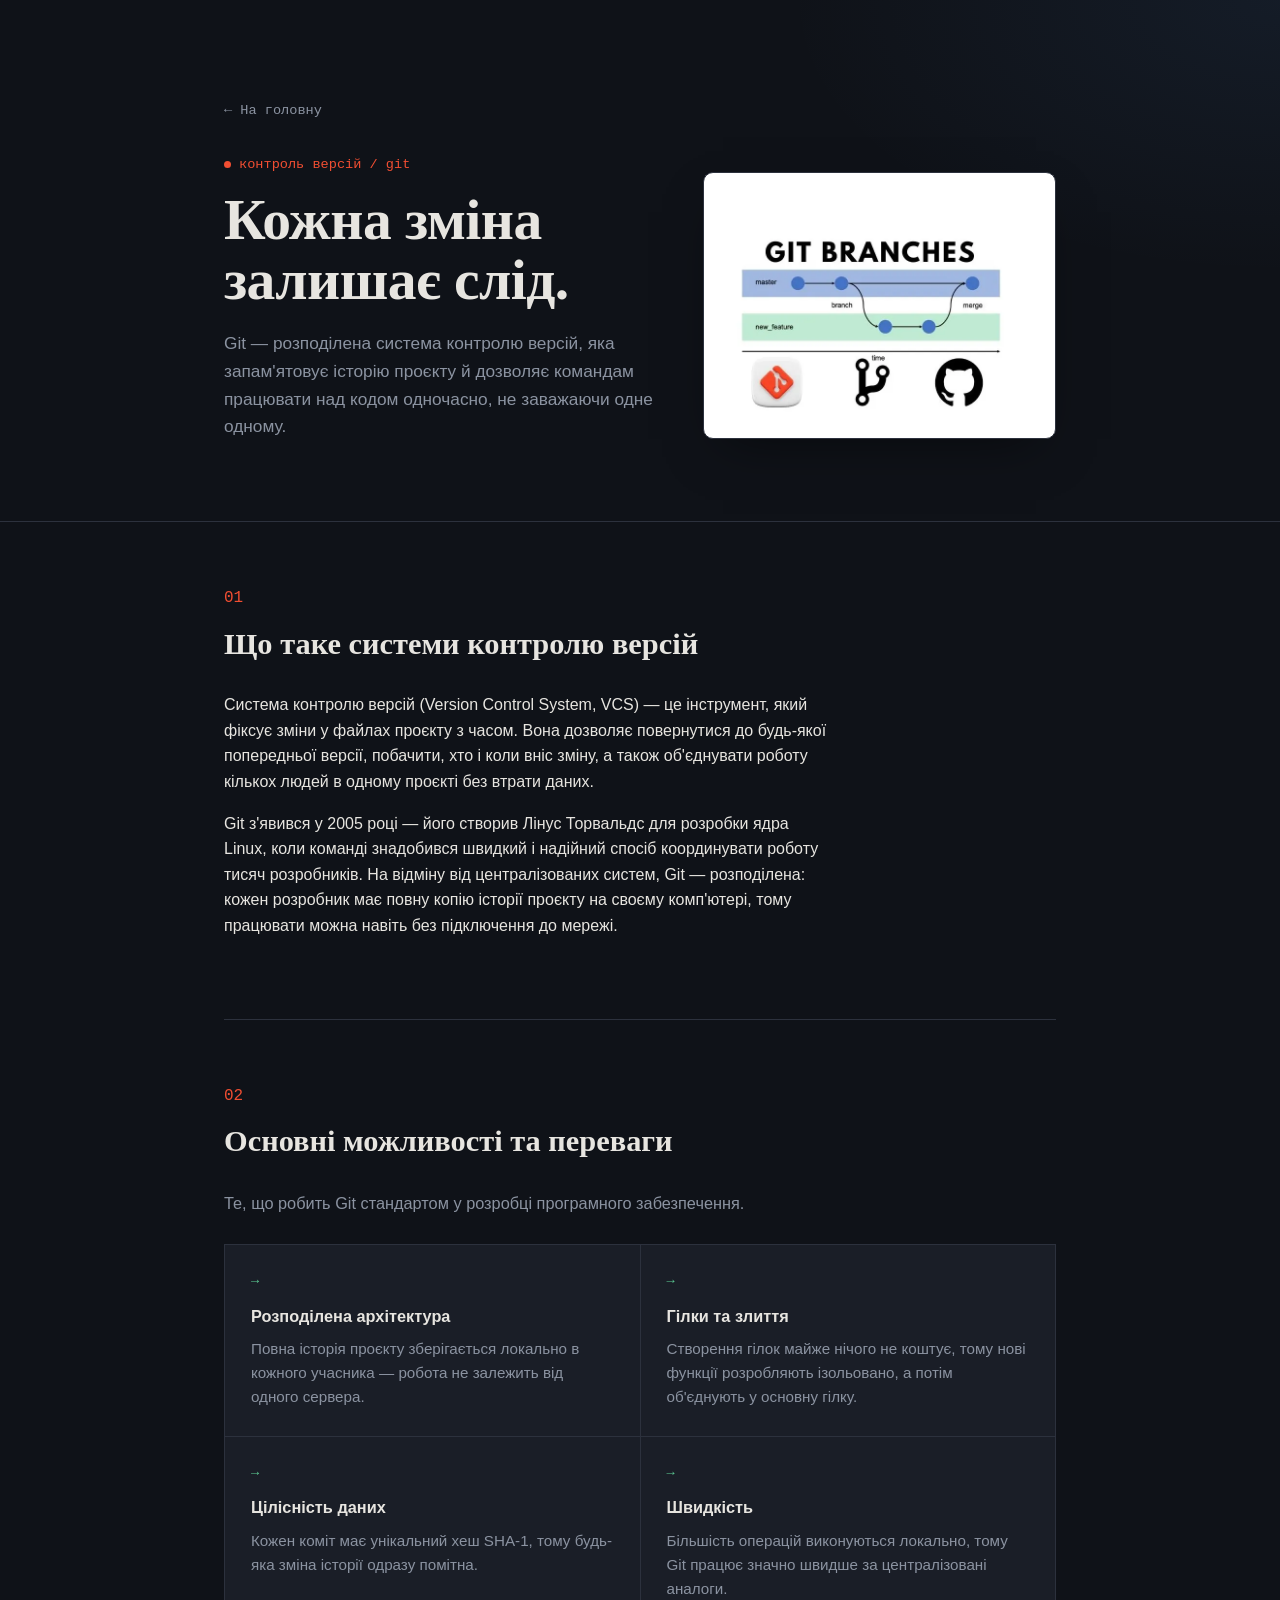
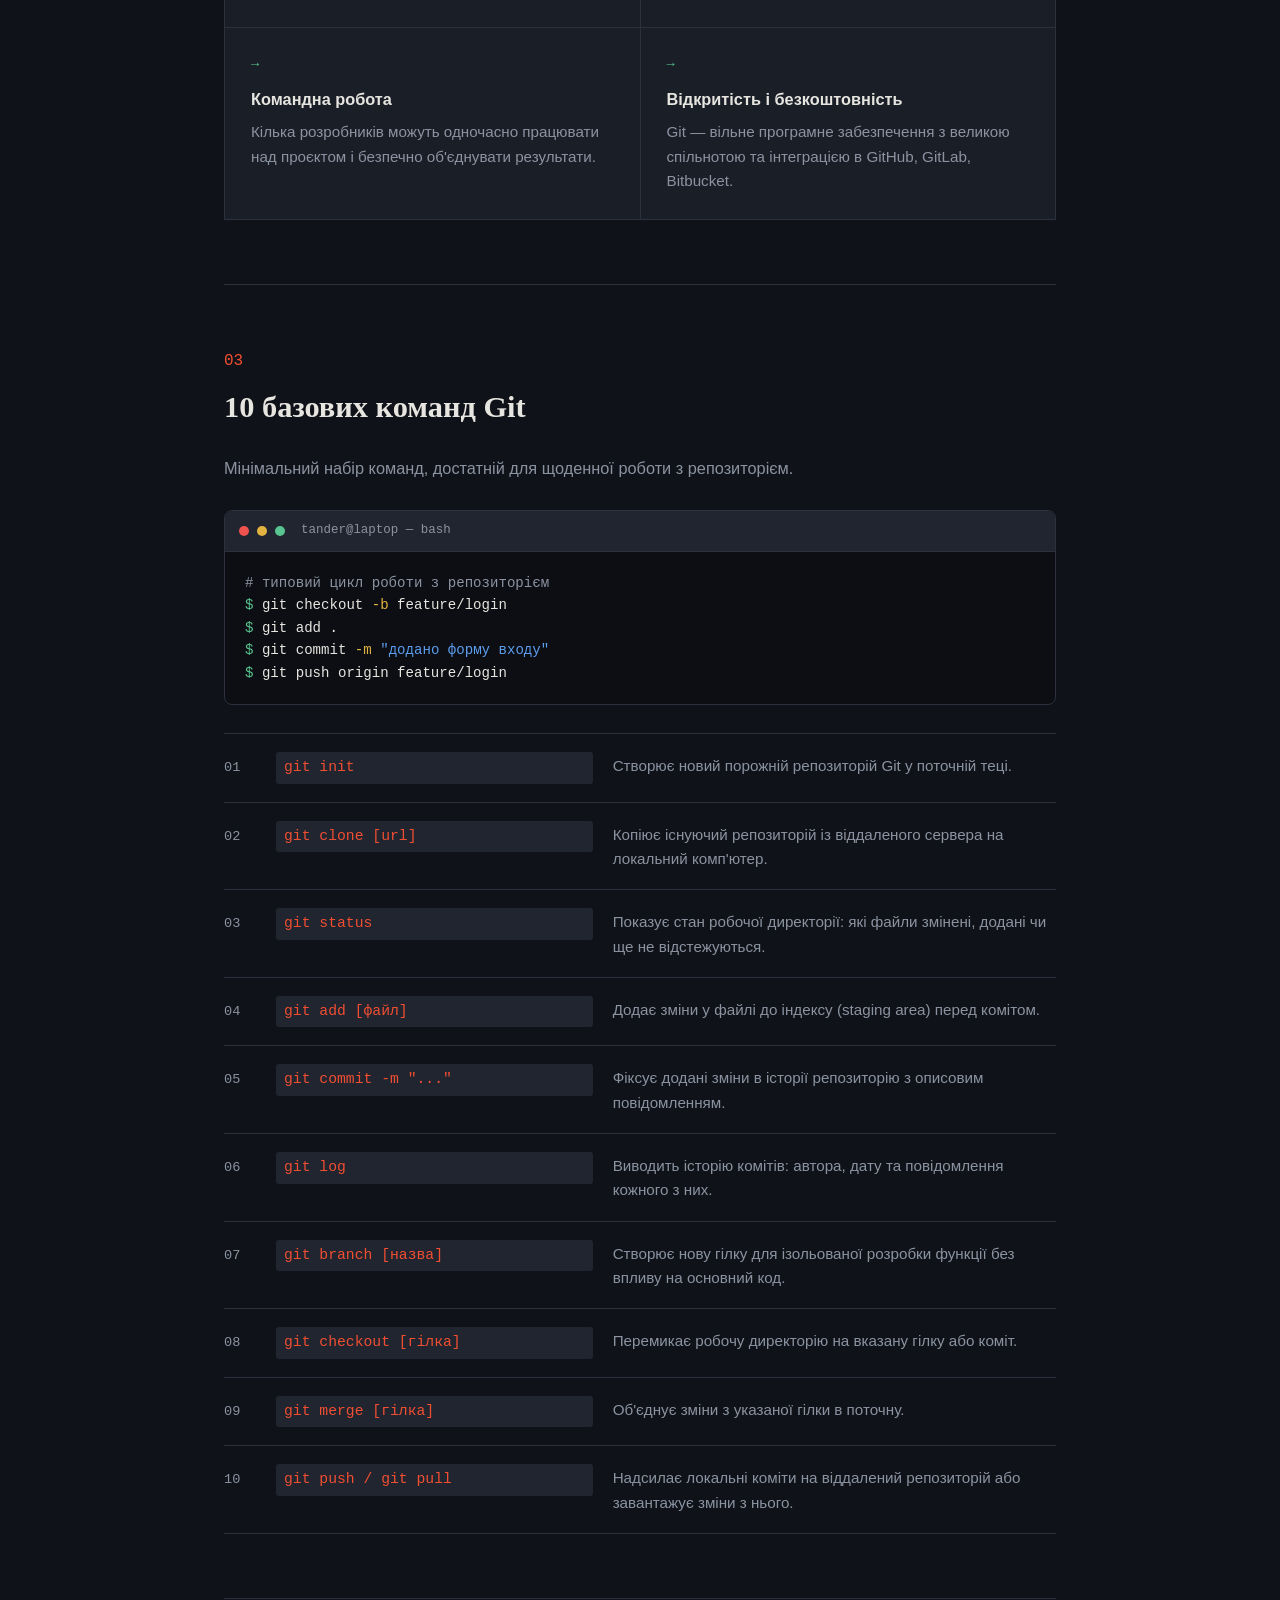
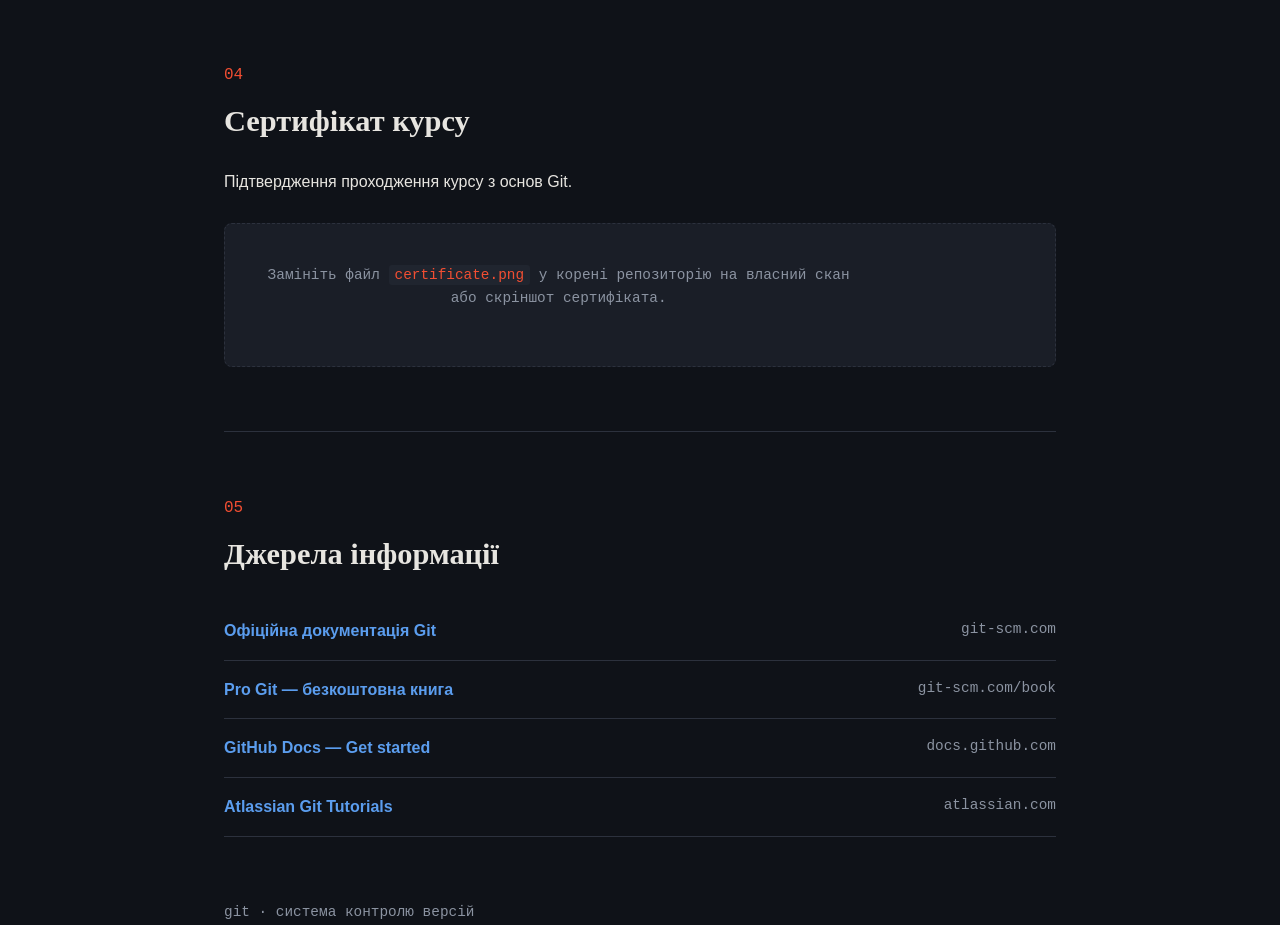
==== git.html @ c386feb9 "first commit" ====
<!DOCTYPE html>
<html lang="uk">
<head>
<meta charset="UTF-8">
<meta name="viewport" content="width=device-width, initial-scale=1.0">
<title>Git — системи контролю версій</title>
<link rel="stylesheet" href="style.css">
</head>
<body>

<header class="hero">
  <div class="wrap">
    <a href="index.html" class="back-link">← На головну</a>
  </div>
  <div class="wrap hero-inner">
    <div>
      <div class="eyebrow">контроль версій / git</div>
      <h1 class="title">Кожна зміна залишає слід.</h1>
      <p class="subtitle">Git — розподілена система контролю версій, яка запам'ятовує історію проєкту й дозволяє командам працювати над кодом одночасно, не заважаючи одне одному.</p>
    </div>
    <div class="graph-frame">
      <img class="graph-img" src="git-branches.png" alt="Схема гілок Git: master, branch, new_feature, merge">
    </div>
  </div>
</header>

<main class="wrap">

  <section id="intro">
    <h2><span class="num">01</span>Що таке системи контролю версій</h2>
    <p>Система контролю версій (Version Control System, VCS) — це інструмент, який фіксує зміни у файлах проєкту з часом. Вона дозволяє повернутися до будь-якої попередньої версії, побачити, хто і коли вніс зміну, а також об'єднувати роботу кількох людей в одному проєкті без втрати даних.</p>
    <p>Git з'явився у 2005 році — його створив Лінус Торвальдс для розробки ядра Linux, коли команді знадобився швидкий і надійний спосіб координувати роботу тисяч розробників. На відміну від централізованих систем, Git — розподілена: кожен розробник має повну копію історії проєкту на своєму комп'ютері, тому працювати можна навіть без підключення до мережі.</p>
  </section>

  <section id="features">
    <h2><span class="num">02</span>Основні можливості та переваги</h2>
    <p class="lead">Те, що робить Git стандартом у розробці програмного забезпечення.</p>
    <div class="cards">
      <div class="card">
        <span class="mark">→</span>
        <h3>Розподілена архітектура</h3>
        <p>Повна історія проєкту зберігається локально в кожного учасника — робота не залежить від одного сервера.</p>
      </div>
      <div class="card">
        <span class="mark">→</span>
        <h3>Гілки та злиття</h3>
        <p>Створення гілок майже нічого не коштує, тому нові функції розробляють ізольовано, а потім об'єднують у основну гілку.</p>
      </div>
      <div class="card">
        <span class="mark">→</span>
        <h3>Цілісність даних</h3>
        <p>Кожен коміт має унікальний хеш SHA-1, тому будь-яка зміна історії одразу помітна.</p>
      </div>
      <div class="card">
        <span class="mark">→</span>
        <h3>Швидкість</h3>
        <p>Більшість операцій виконуються локально, тому Git працює значно швидше за централізовані аналоги.</p>
      </div>
      <div class="card">
        <span class="mark">→</span>
        <h3>Командна робота</h3>
        <p>Кілька розробників можуть одночасно працювати над проєктом і безпечно об'єднувати результати.</p>
      </div>
      <div class="card">
        <span class="mark">→</span>
        <h3>Відкритість і безкоштовність</h3>
        <p>Git — вільне програмне забезпечення з великою спільнотою та інтеграцією в GitHub, GitLab, Bitbucket.</p>
      </div>
    </div>
  </section>

  <section id="commands">
    <h2><span class="num">03</span>10 базових команд Git</h2>
    <p class="lead">Мінімальний набір команд, достатній для щоденної роботи з репозиторієм.</p>

    <div class="terminal">
      <div class="bar">
        <span class="dot r"></span><span class="dot y"></span><span class="dot g"></span>
        <span class="label">tander@laptop — bash</span>
      </div>
      <pre><span class="comment"># типовий цикл роботи з репозиторієм</span>
<span class="prompt">$</span> git checkout <span class="flag">-b</span> feature/login
<span class="prompt">$</span> git add .
<span class="prompt">$</span> git commit <span class="flag">-m</span> <span class="str">"додано форму входу"</span>
<span class="prompt">$</span> git push origin feature/login</pre>
    </div>

    <div class="cmd-list">
      <div class="cmd"><span class="idx">01</span><code>git init</code><span class="desc">Створює новий порожній репозиторій Git у поточній теці.</span></div>
      <div class="cmd"><span class="idx">02</span><code>git clone [url]</code><span class="desc">Копіює існуючий репозиторій із віддаленого сервера на локальний комп'ютер.</span></div>
      <div class="cmd"><span class="idx">03</span><code>git status</code><span class="desc">Показує стан робочої директорії: які файли змінені, додані чи ще не відстежуються.</span></div>
      <div class="cmd"><span class="idx">04</span><code>git add [файл]</code><span class="desc">Додає зміни у файлі до індексу (staging area) перед комітом.</span></div>
      <div class="cmd"><span class="idx">05</span><code>git commit -m "..."</code><span class="desc">Фіксує додані зміни в історії репозиторію з описовим повідомленням.</span></div>
      <div class="cmd"><span class="idx">06</span><code>git log</code><span class="desc">Виводить історію комітів: автора, дату та повідомлення кожного з них.</span></div>
      <div class="cmd"><span class="idx">07</span><code>git branch [назва]</code><span class="desc">Створює нову гілку для ізольованої розробки функції без впливу на основний код.</span></div>
      <div class="cmd"><span class="idx">08</span><code>git checkout [гілка]</code><span class="desc">Перемикає робочу директорію на вказану гілку або коміт.</span></div>
      <div class="cmd"><span class="idx">09</span><code>git merge [гілка]</code><span class="desc">Об'єднує зміни з указаної гілки в поточну.</span></div>
      <div class="cmd"><span class="idx">10</span><code>git push / git pull</code><span class="desc">Надсилає локальні коміти на віддалений репозиторій або завантажує зміни з нього.</span></div>
    </div>
  </section>

  <section id="certificate">
    <h2><span class="num">04</span>Сертифікат курсу</h2>
    <p>Підтвердження проходження курсу з основ Git.</p>
    <div class="cert-frame">
      <img src="certificate.png" alt="Сертифікат курсу з Git" onerror="this.style.display='none'; this.nextElementSibling.style.display='block';">
      <p class="hint">Замініть файл <code>certificate.png</code> у корені репозиторію на власний скан або скріншот сертифіката.</p>
    </div>
  </section>

  <section id="sources">
    <h2><span class="num">05</span>Джерела інформації</h2>
    <ul class="sources">
      <li><a href="https://git-scm.com/doc" target="_blank" rel="noopener">Офіційна документація Git</a><span>git-scm.com</span></li>
      <li><a href="https://git-scm.com/book/en/v2" target="_blank" rel="noopener">Pro Git — безкоштовна книга</a><span>git-scm.com/book</span></li>
      <li><a href="https://docs.github.com/get-started" target="_blank" rel="noopener">GitHub Docs — Get started</a><span>docs.github.com</span></li>
      <li><a href="https://www.atlassian.com/git/tutorials" target="_blank" rel="noopener">Atlassian Git Tutorials</a><span>atlassian.com</span></li>
    </ul>
  </section>

</main>

<footer class="wrap">
  <div>git · система контролю версій</div>
</footer>

</body>
</html>
---- style.css ----
:root{
  --ink:#0f1218;
  --panel:#1a1e27;
  --panel-2:#20252f;
  --line:#2c313d;
  --text:#e7e5e0;
  --muted:#8b93a1;
  --orange:#f14e32;
  --blue:#5b9dee;
  --green:#59c48f;
  --amber:#e3b341;
  --font-head: Georgia, 'Times New Roman', serif;
  --font-body: -apple-system, 'Segoe UI', Roboto, Helvetica, Arial, sans-serif;
  --font-mono: 'SFMono-Regular', Consolas, 'Liberation Mono', Menlo, monospace;
}

*{box-sizing:border-box; margin:0; padding:0;}
html{scroll-behavior:smooth;}
body{
  background:
    radial-gradient(1200px 600px at 15% -10%, rgba(241,78,50,0.08), transparent 60%),
    radial-gradient(900px 500px at 100% 0%, rgba(91,157,238,0.07), transparent 55%),
    var(--ink);
  color:var(--text);
  font-family:var(--font-body);
  line-height:1.6;
}
a{color:var(--blue);}
.wrap{max-width:880px; margin:0 auto; padding:0 24px;}

/* HERO */
header.hero{
  padding:96px 0 64px;
  border-bottom:1px solid var(--line);
  position:relative;
  overflow:hidden;
}
.back-link{
  display:inline-block;
  color:var(--muted);
  text-decoration:none;
  font-family:var(--font-mono);
  font-size:0.85rem;
  margin-bottom:32px;
  transition:color 0.2s ease;
}
.back-link:hover{color:var(--orange);}
.hero-inner{
  display:grid;
  grid-template-columns:1.1fr 0.9fr;
  gap:48px;
  align-items:center;
}
.eyebrow{
  color:var(--orange);
  font-family:var(--font-mono);
  font-size:0.85rem;
  margin-bottom:14px;
  display:flex;
  align-items:center;
  gap:8px;
}
.eyebrow::before{
  content:"";
  width:7px; height:7px;
  background:var(--orange);
  border-radius:50%;
  display:inline-block;
  animation:pulse 2.2s ease-in-out infinite;
}
@keyframes pulse{
  0%,100%{opacity:1; transform:scale(1);}
  50%{opacity:0.4; transform:scale(0.75);}
}
h1.title{
  font-family:var(--font-head);
  font-size:clamp(2.4rem, 5vw, 3.6rem);
  line-height:1.05;
  font-weight:600;
  letter-spacing:-0.01em;
}
.subtitle{
  margin-top:20px;
  max-width:46ch;
  color:var(--muted);
  font-size:1.08rem;
}

/* commit graph image */
.graph-frame{
  background:#fff;
  border-radius:10px;
  padding:18px;
  border:1px solid var(--line);
  box-shadow:0 20px 50px -20px rgba(0,0,0,0.5);
  opacity:0;
  transform:translateY(10px) scale(0.98);
  animation:frame-in 0.6s ease forwards;
  animation-delay:.15s;
}
.graph-img{
  display:block;
  width:100%;
  height:auto;
  border-radius:4px;
}
@keyframes frame-in{
  to{ opacity:1; transform:translateY(0) scale(1); }
}

/* SECTIONS */
section{padding:64px 0; border-bottom:1px solid var(--line);}
section:last-of-type{border-bottom:none;}
h2{
  font-family:var(--font-head);
  font-size:1.9rem;
  margin-bottom:24px;
  font-weight:600;
}
h2 .num{
  color:var(--orange);
  font-family:var(--font-mono);
  font-size:1rem;
  display:block;
  margin-bottom:8px;
  font-weight:400;
}
p{max-width:68ch; margin-bottom:16px; color:var(--text);}
p.lead{color:var(--muted); font-size:1.02rem;}

.cards{
  display:grid;
  grid-template-columns:repeat(2, 1fr);
  gap:1px;
  background:var(--line);
  border:1px solid var(--line);
  margin-top:28px;
}
.card{
  background:var(--panel);
  padding:26px;
  transition:background 0.25s ease, transform 0.25s ease;
}
.card:hover{
  background:var(--panel-2);
  transform:translateY(-2px);
}
.card h3{
  font-size:1.02rem;
  margin-bottom:8px;
  color:var(--text);
}
.card p{color:var(--muted); font-size:0.95rem; margin:0;}
.card .mark{color:var(--green); font-family:var(--font-mono); font-size:0.85rem; display:block; margin-bottom:10px;}

/* TERMINAL */
.terminal{
  margin-top:28px;
  background:#0c0e13;
  border:1px solid var(--line);
  border-radius:8px;
  overflow:hidden;
}
.terminal .bar{
  display:flex;
  align-items:center;
  gap:8px;
  padding:10px 14px;
  background:var(--panel-2);
  border-bottom:1px solid var(--line);
}
.terminal .dot{width:10px; height:10px; border-radius:50%;}
.terminal .dot.r{background:#ef5350;}
.terminal .dot.y{background:var(--amber);}
.terminal .dot.g{background:var(--green);}
.terminal .label{
  margin-left:8px;
  color:var(--muted);
  font-family:var(--font-mono);
  font-size:0.78rem;
}
.terminal pre{
  padding:20px;
  font-family:var(--font-mono);
  font-size:0.88rem;
  color:var(--text);
  overflow-x:auto;
}
.terminal .prompt{color:var(--green);}
.terminal .flag{color:var(--amber);}
.terminal .str{color:var(--blue);}
.terminal .comment{color:var(--muted);}

/* COMMANDS */
.cmd-list{margin-top:28px; border-top:1px solid var(--line);}
.cmd{
  display:grid;
  grid-template-columns:32px 1fr 1.4fr;
  gap:20px;
  padding:18px 0;
  border-bottom:1px solid var(--line);
  align-items:baseline;
  transition:padding-left 0.2s ease;
}
.cmd:hover{padding-left:6px;}
.cmd .idx{color:var(--muted); font-family:var(--font-mono); font-size:0.85rem;}
.cmd code{
  font-family:var(--font-mono);
  color:var(--orange);
  background:var(--panel-2);
  padding:4px 8px;
  border-radius:3px;
  font-size:0.92rem;
  white-space:nowrap;
}
.cmd .desc{color:var(--muted); font-size:0.95rem;}

/* CERTIFICATE */
.cert-frame{
  margin-top:28px;
  border:1px dashed var(--line);
  background:var(--panel);
  padding:40px;
  text-align:center;
  border-radius:8px;
}
.cert-frame img{max-width:100%; display:block; margin:0 auto 16px; border-radius:4px;}
.cert-frame .hint{color:var(--muted); font-size:0.9rem; font-family:var(--font-mono);}
.cert-frame .hint code{background:var(--panel-2); color:var(--orange); padding:2px 6px; border-radius:3px;}

/* SOURCES */
ul.sources{margin-top:24px; list-style:none;}
ul.sources li{
  padding:16px 0;
  border-bottom:1px solid var(--line);
  display:flex;
  justify-content:space-between;
  gap:16px;
  flex-wrap:wrap;
  transition:padding-left 0.2s ease;
}
ul.sources li:hover{padding-left:6px;}
ul.sources li a{font-weight:600; text-decoration:none;}
ul.sources li a:hover{text-decoration:underline;}
ul.sources li span{color:var(--muted); font-size:0.9rem; font-family:var(--font-mono);}

footer{
  padding:40px 0 60px;
  color:var(--muted);
  font-size:0.9rem;
  font-family:var(--font-mono);
}

/* HOME PAGE */
.home-hero{
  padding:110px 0 80px;
  border-bottom:1px solid var(--line);
}
.home-hero .eyebrow{margin-bottom:18px;}
h1.home-title{
  font-family:var(--font-head);
  font-size:clamp(2.2rem, 5vw, 3.2rem);
  line-height:1.1;
  font-weight:600;
  letter-spacing:-0.01em;
  max-width:18ch;
}
.home-hero .subtitle{
  margin-top:20px;
  max-width:50ch;
  color:var(--muted);
  font-size:1.05rem;
}

.topics{
  padding:64px 0 96px;
}
.topics .section-label{
  color:var(--orange);
  font-family:var(--font-mono);
  font-size:0.85rem;
  margin-bottom:28px;
}
.topics-grid{
  display:grid;
  grid-template-columns:repeat(2, 1fr);
  gap:1px;
  background:var(--line);
  border:1px solid var(--line);
}
.topic-card{
  background:var(--panel);
  padding:32px;
  min-height:180px;
  display:flex;
  flex-direction:column;
  justify-content:space-between;
  text-decoration:none;
  color:var(--text);
  transition:background 0.25s ease, transform 0.25s ease;
  position:relative;
}
.topic-card:hover{
  background:var(--panel-2);
  transform:translateY(-2px);
}
.topic-card .idx{
  font-family:var(--font-mono);
  font-size:0.8rem;
  color:var(--muted);
}
.topic-card h3{
  font-family:var(--font-head);
  font-size:1.35rem;
  margin-top:14px;
  font-weight:600;
}
.topic-card p{
  color:var(--muted);
  font-size:0.92rem;
  margin-top:8px;
  max-width:36ch;
}
.topic-card .arrow{
  margin-top:20px;
  font-family:var(--font-mono);
  font-size:0.85rem;
  color:var(--orange);
}
.topic-card.disabled{
  cursor:default;
  color:var(--muted);
}
.topic-card.disabled h3{color:var(--muted);}
.topic-card.disabled:hover{
  background:var(--panel);
  transform:none;
}
.topic-card.disabled .status{
  margin-top:20px;
  font-family:var(--font-mono);
  font-size:0.78rem;
  color:var(--muted);
  border:1px dashed var(--line);
  display:inline-block;
  padding:4px 10px;
  border-radius:4px;
  width:fit-content;
}

@media (max-width:720px){
  .topics-grid{grid-template-columns:1fr;}
}

@media (max-width:720px){
  .hero-inner{grid-template-columns:1fr;}
  .cards{grid-template-columns:1fr;}
  .cmd{grid-template-columns:24px 1fr; }
  .cmd .desc{grid-column:1 / -1;}
}

@media (prefers-reduced-motion: reduce){
  .graph-frame, .eyebrow::before{
    animation:none !important;
    opacity:1 !important;
    transform:none !important;
  }
}
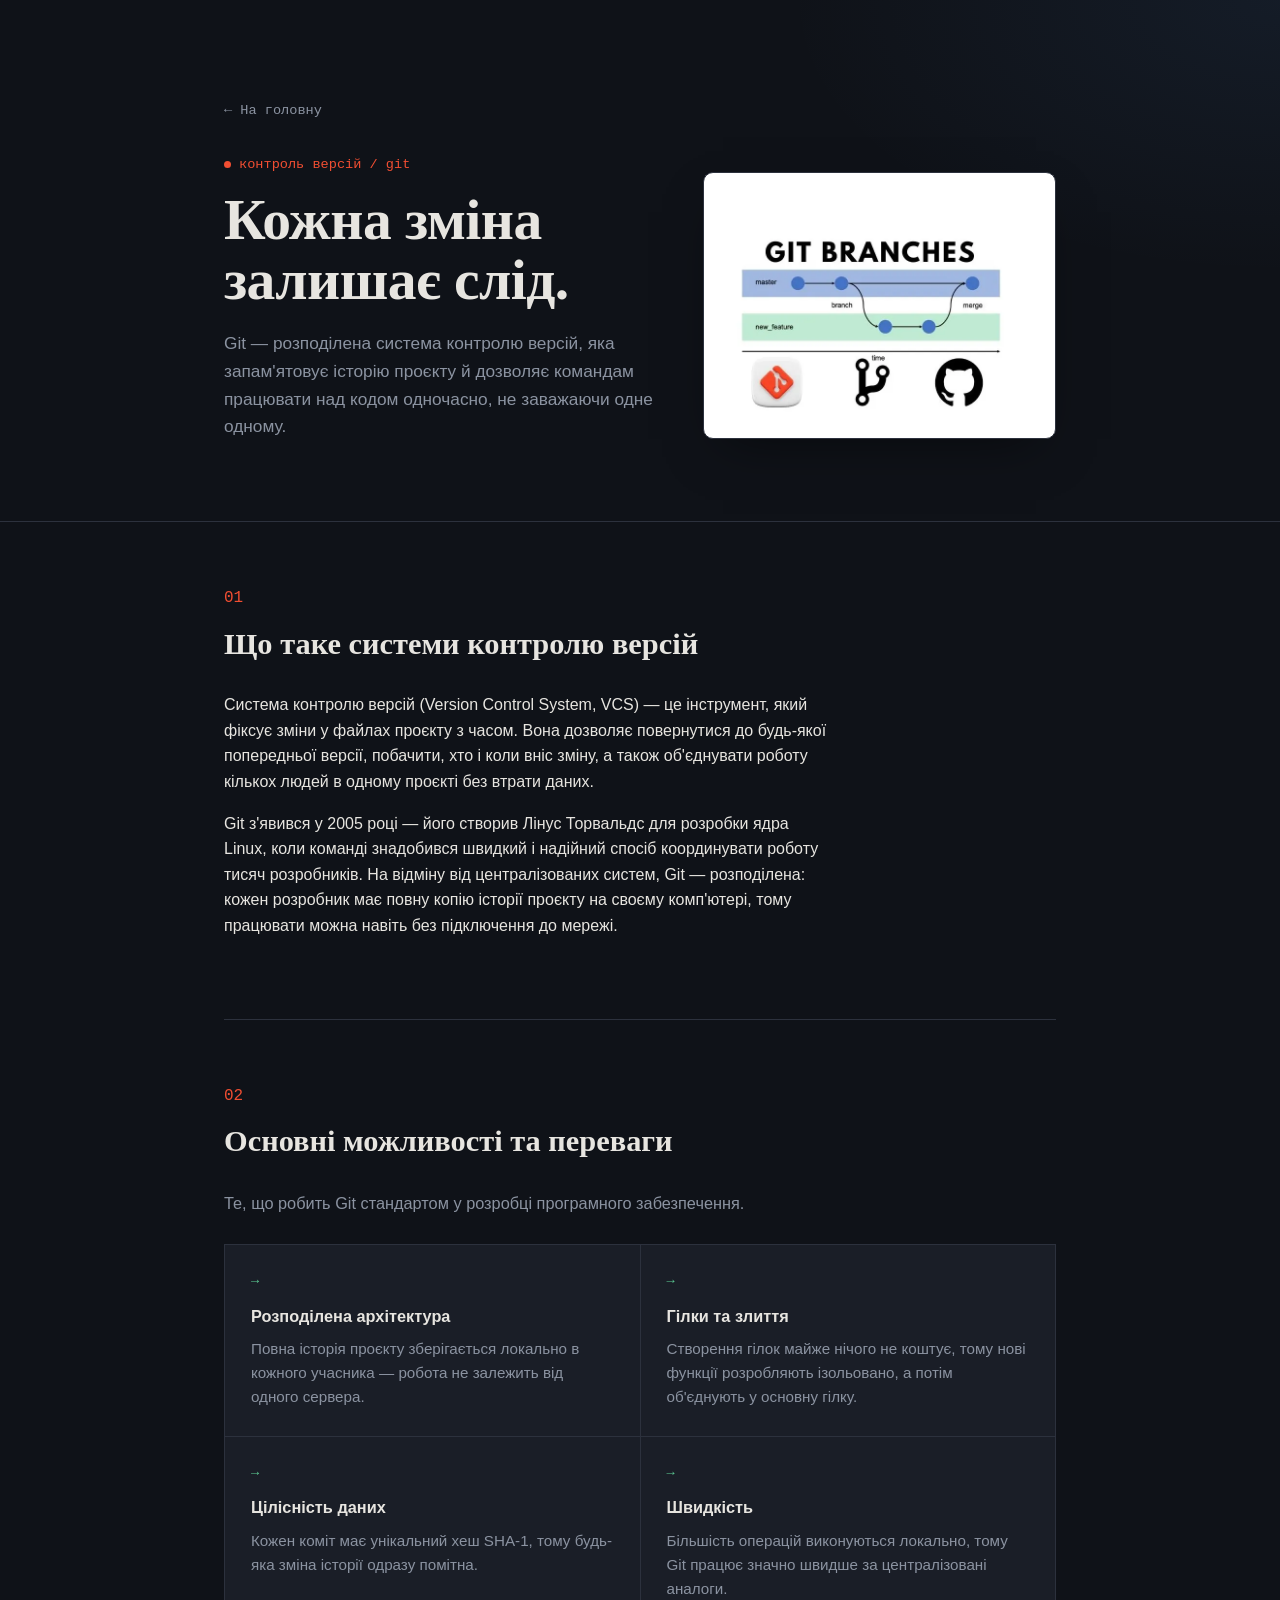
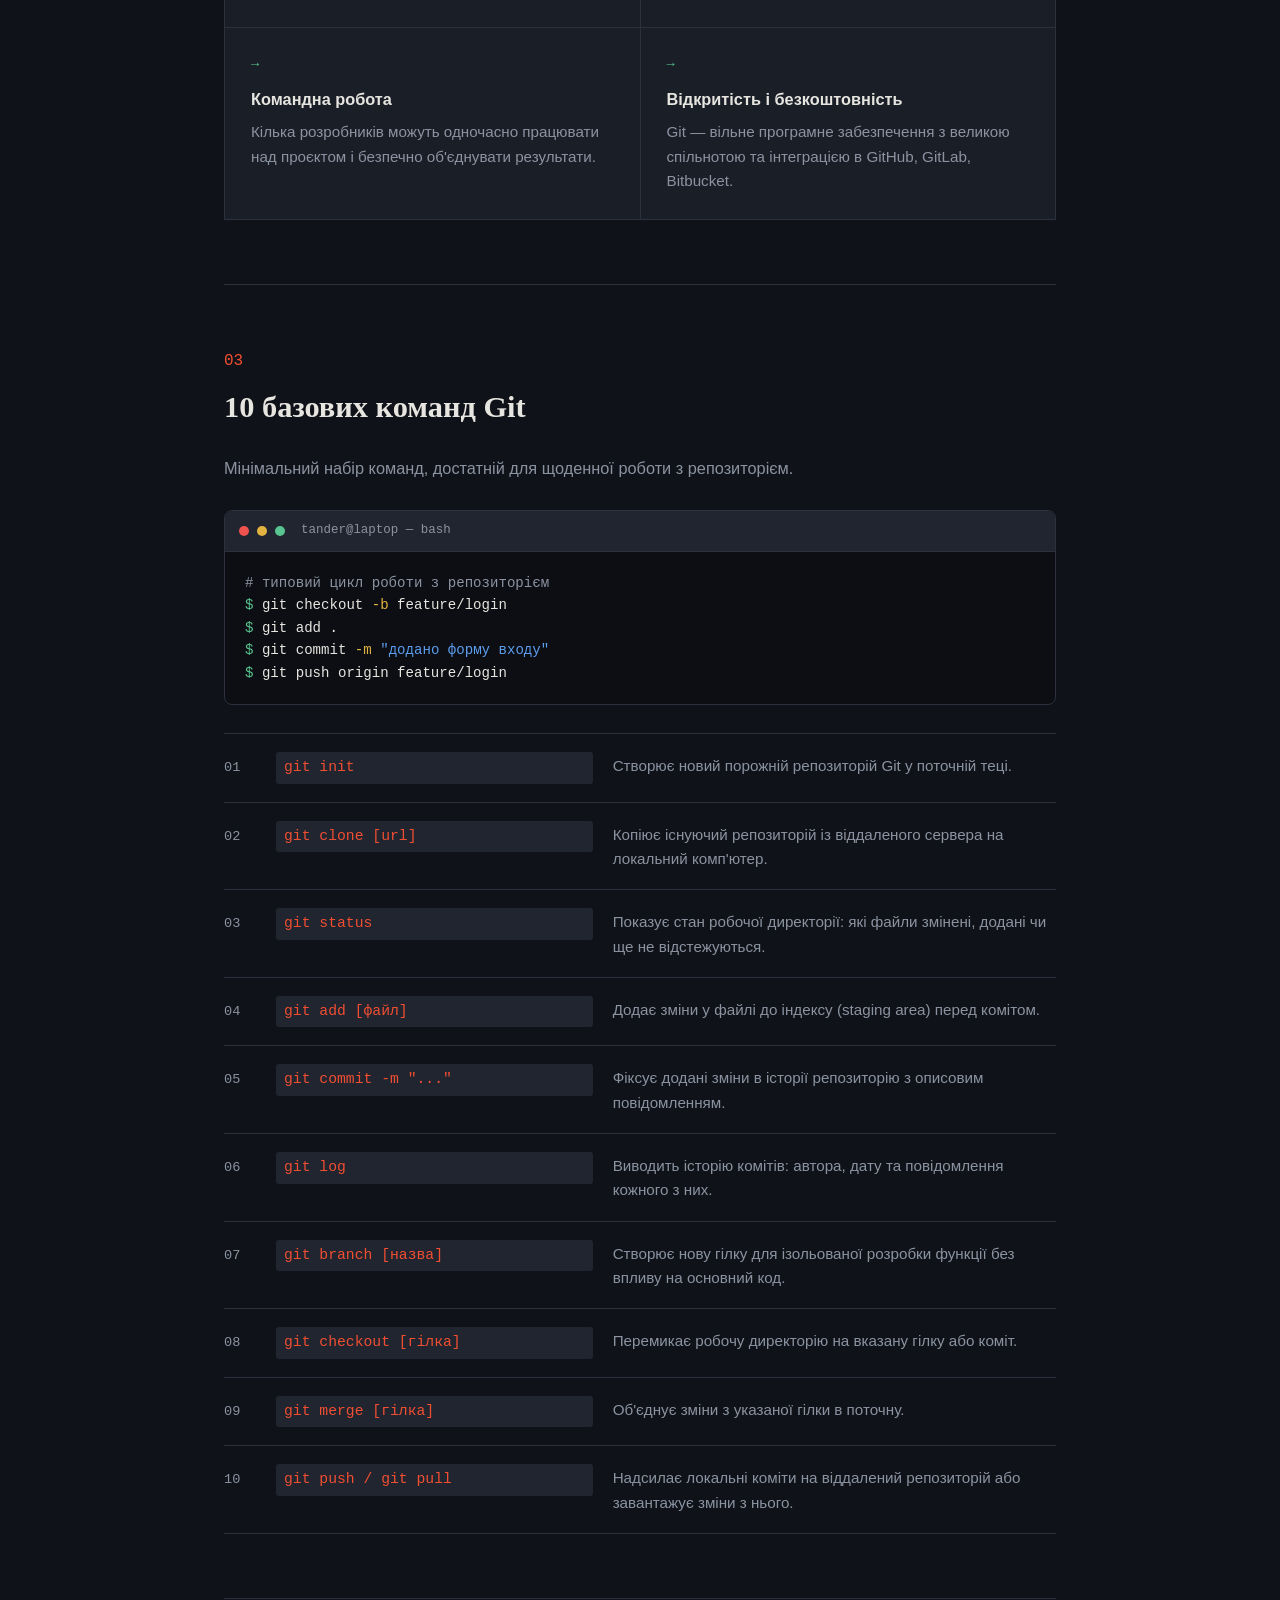
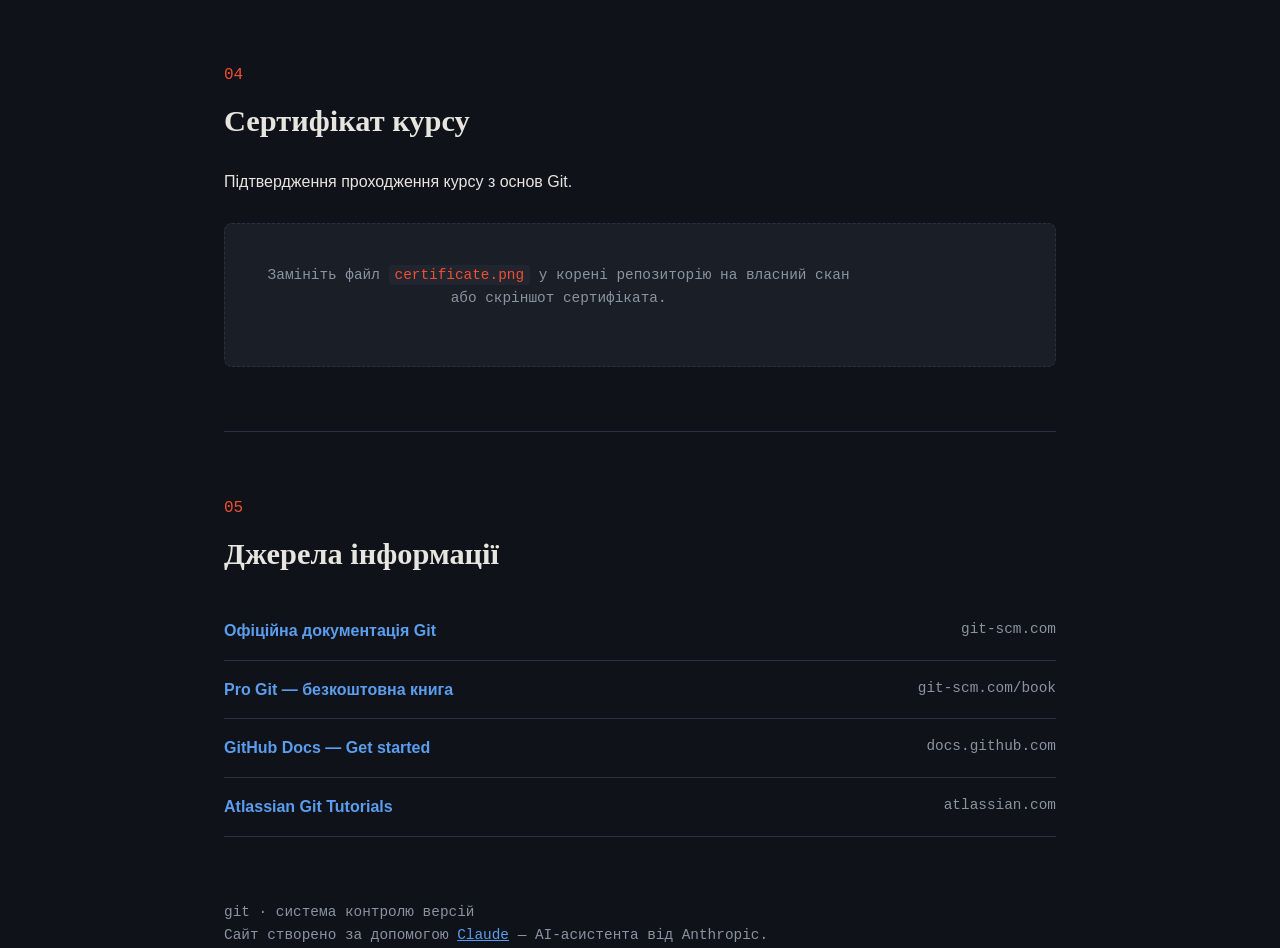
==== commit 4c1b2e19: "Add credit for Claude AI in footer Added credit section mentioning Claude AI assistant." ====
--- a/git.html
+++ b/git.html
@@ -122,6 +122,7 @@
 
 <footer class="wrap">
   <div>git · система контролю версій</div>
+  <div class="credit">Сайт створено за допомогою <a href="https://claude.ai" target="_blank" rel="noopener">Claude</a> — AI-асистента від Anthropic.</div>
 </footer>
 
 </body>
